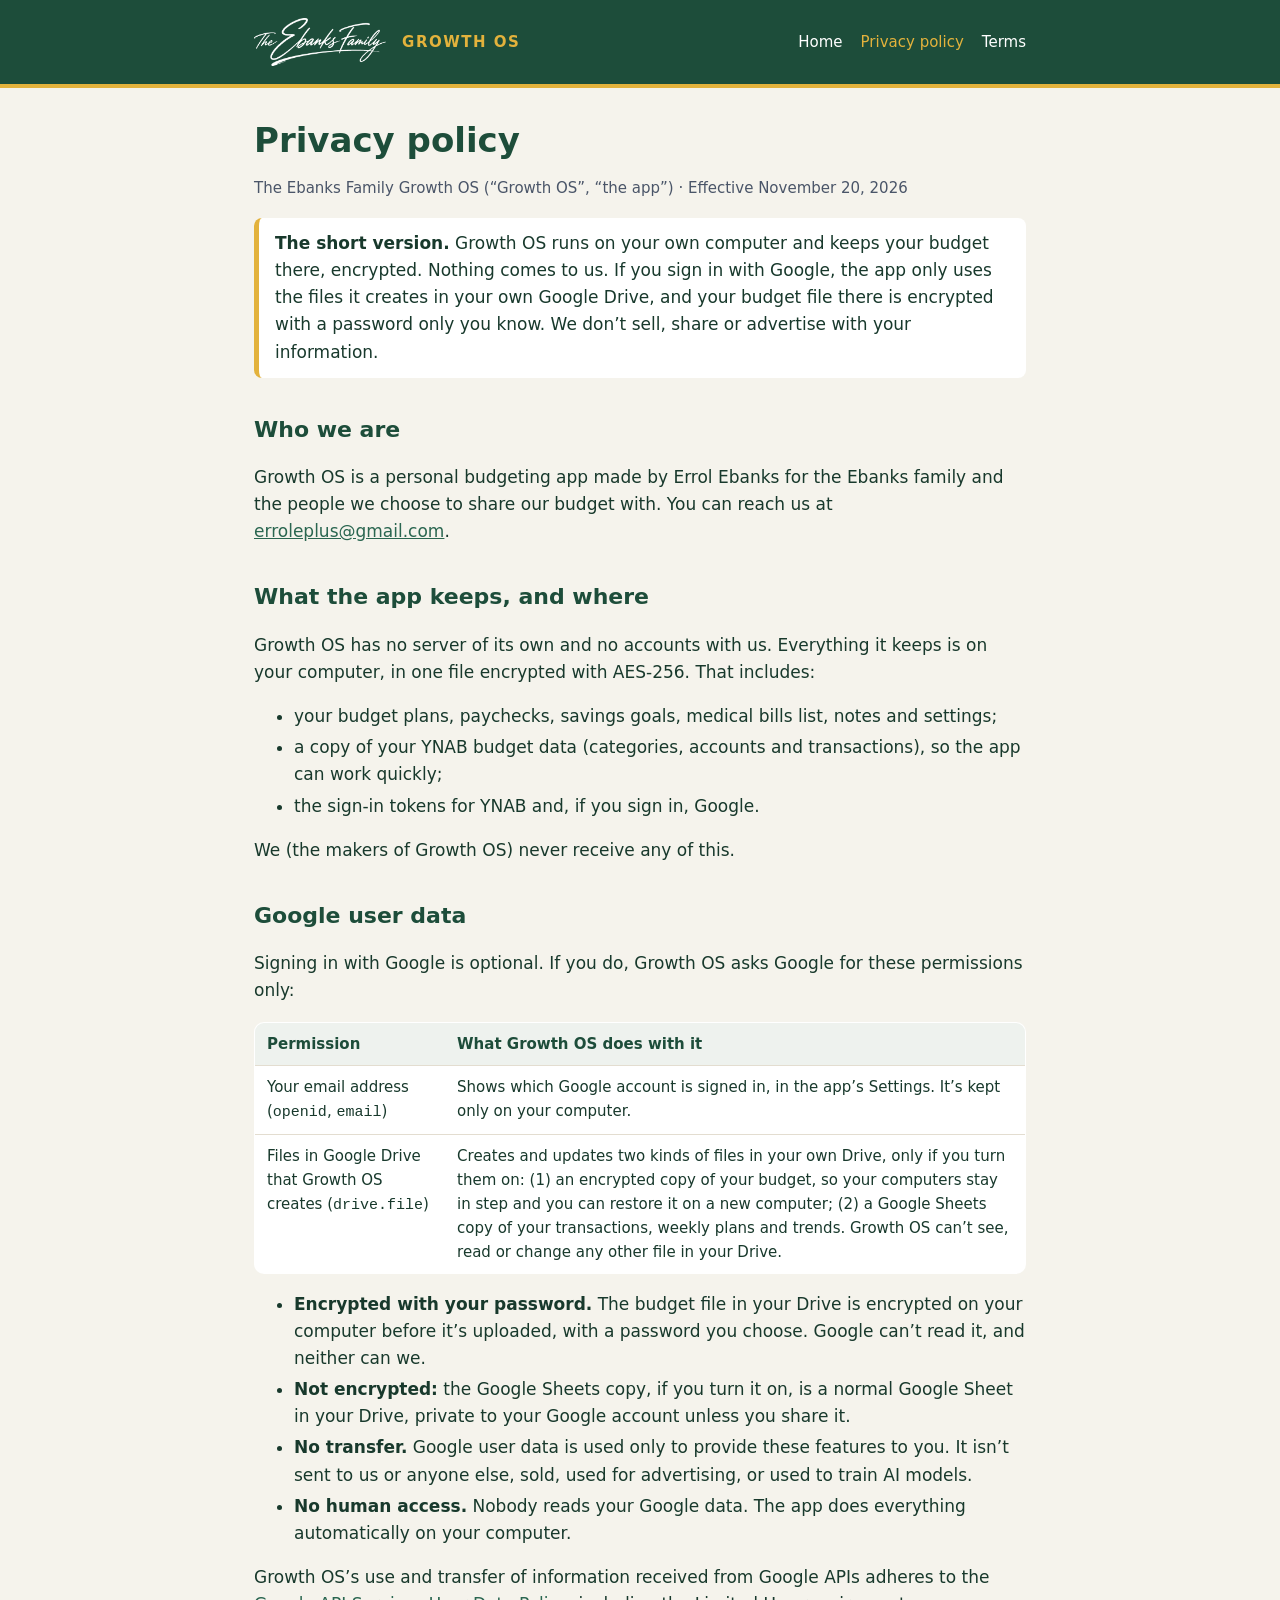
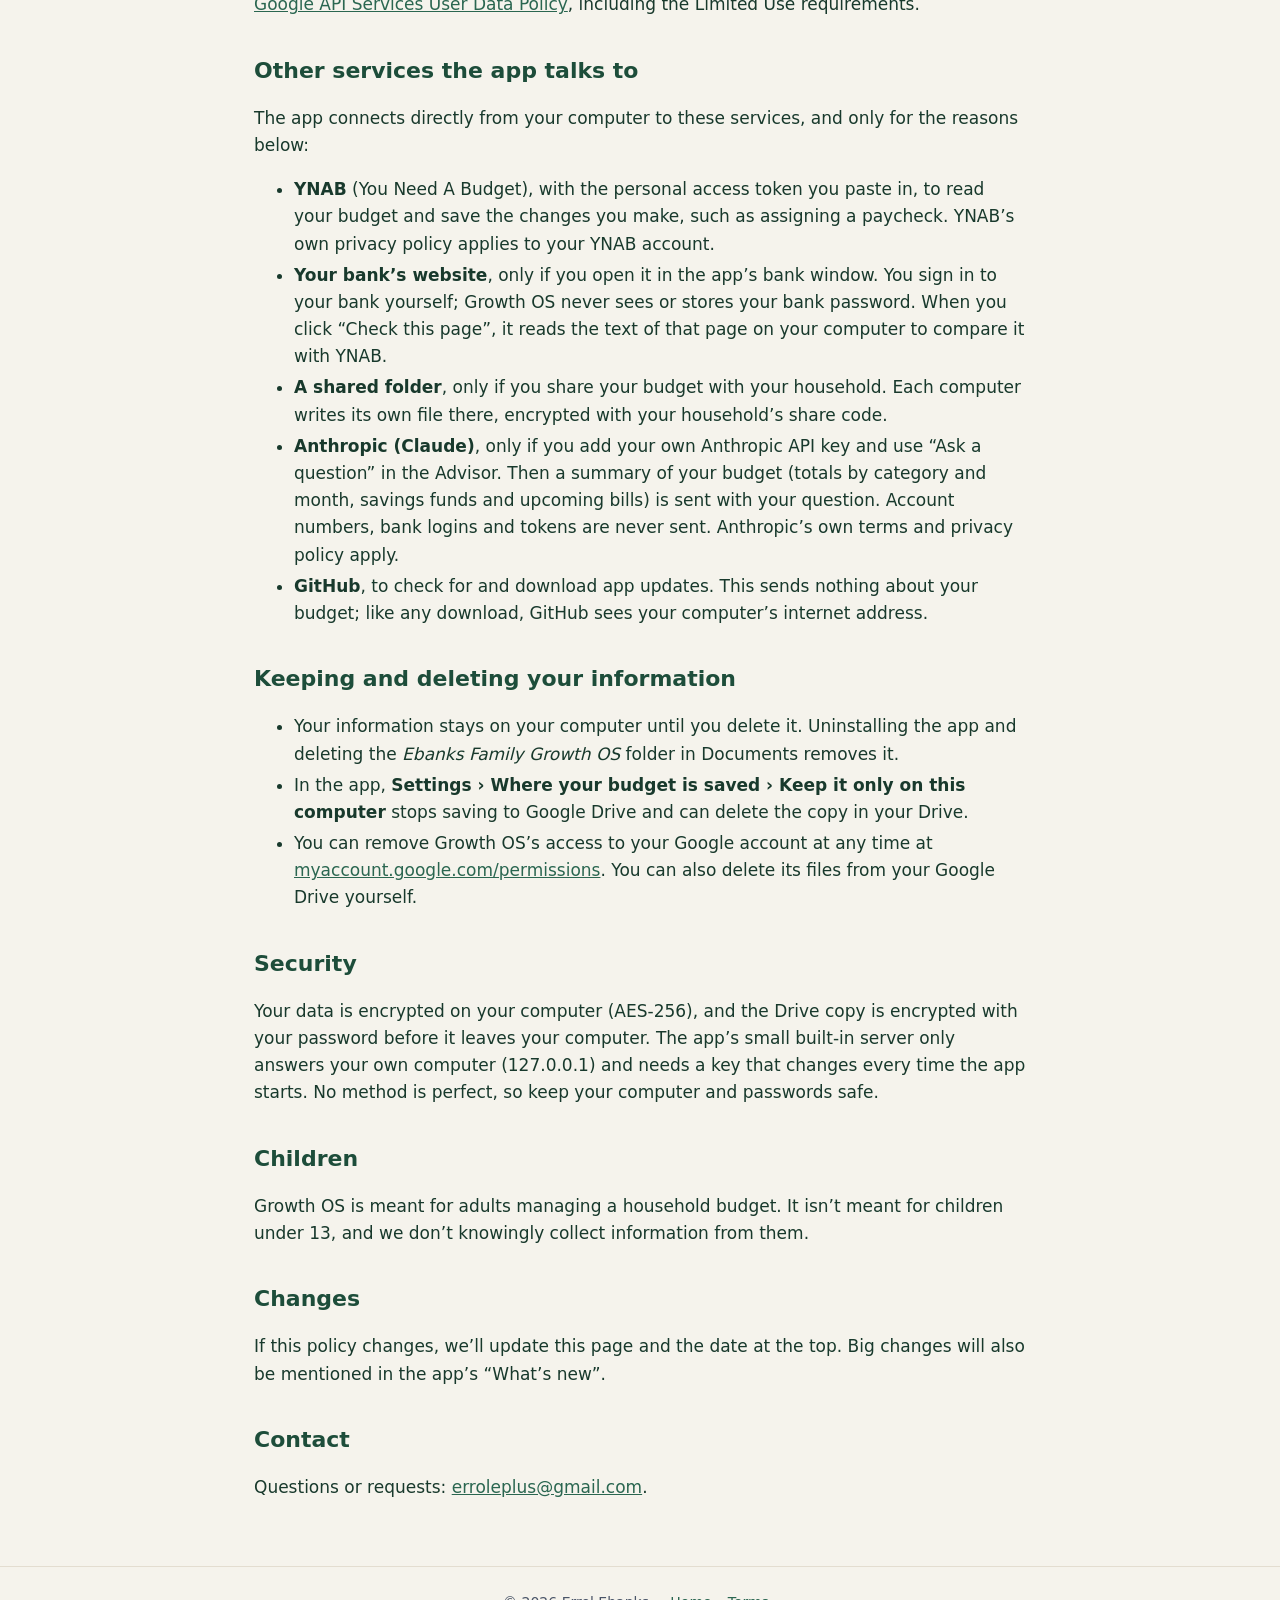
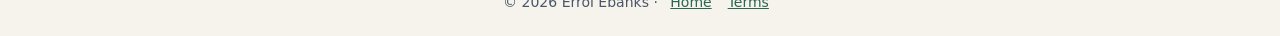
==== privacy.html @ a4d4c76c "Home page, privacy policy and terms for The Ebanks Family Growth OS Co-Authored-By: Claude Opus 5.5 " ====
<!DOCTYPE html>
<html lang="en">
<head>
<meta charset="utf-8">
<meta name="viewport" content="width=device-width, initial-scale=1">
<title>Privacy policy · The Ebanks Family Growth OS</title>
<link rel="stylesheet" href="style.css">
<link rel="icon" href="logo.png">
</head>
<body>
<header><div class="in"><img src="logo.png" alt="The Ebanks Family"><span class="name">Growth OS</span>
  <nav aria-label="Site"><a href="./">Home</a><a href="privacy.html" aria-current="page">Privacy policy</a><a href="terms.html">Terms</a></nav></div></header>
<main>
  <h1>Privacy policy</h1>
  <p class="meta">The Ebanks Family Growth OS (“Growth OS”, “the app”) · Effective November 20, 2026</p>

  <div class="note"><b>The short version.</b> Growth OS runs on your own computer and keeps your budget there, encrypted. Nothing comes to us. If you sign in with Google, the app only uses the files it creates in your own Google Drive, and your budget file there is encrypted with a password only you know. We don’t sell, share or advertise with your information.</div>

  <h2>Who we are</h2>
  <p>Growth OS is a personal budgeting app made by Errol Ebanks for the Ebanks family and the people we choose to share our budget with. You can reach us at <a href="mailto:erroleplus@gmail.com">erroleplus@gmail.com</a>.</p>

  <h2>What the app keeps, and where</h2>
  <p>Growth OS has no server of its own and no accounts with us. Everything it keeps is on your computer, in one file encrypted with AES-256. That includes:</p>
  <ul>
    <li>your budget plans, paychecks, savings goals, medical bills list, notes and settings;</li>
    <li>a copy of your YNAB budget data (categories, accounts and transactions), so the app can work quickly;</li>
    <li>the sign-in tokens for YNAB and, if you sign in, Google.</li>
  </ul>
  <p>We (the makers of Growth OS) never receive any of this.</p>

  <h2>Google user data</h2>
  <p>Signing in with Google is optional. If you do, Growth OS asks Google for these permissions only:</p>
  <table>
    <tr><th>Permission</th><th>What Growth OS does with it</th></tr>
    <tr><td>Your email address (<code>openid</code>, <code>email</code>)</td><td>Shows which Google account is signed in, in the app’s Settings. It’s kept only on your computer.</td></tr>
    <tr><td>Files in Google Drive that Growth OS creates (<code>drive.file</code>)</td><td>Creates and updates two kinds of files in your own Drive, only if you turn them on: (1) an encrypted copy of your budget, so your computers stay in step and you can restore it on a new computer; (2) a Google Sheets copy of your transactions, weekly plans and trends. Growth OS can’t see, read or change any other file in your Drive.</td></tr>
  </table>
  <ul>
    <li><b>Encrypted with your password.</b> The budget file in your Drive is encrypted on your computer before it’s uploaded, with a password you choose. Google can’t read it, and neither can we.</li>
    <li><b>Not encrypted:</b> the Google Sheets copy, if you turn it on, is a normal Google Sheet in your Drive, private to your Google account unless you share it.</li>
    <li><b>No transfer.</b> Google user data is used only to provide these features to you. It isn’t sent to us or anyone else, sold, used for advertising, or used to train AI models.</li>
    <li><b>No human access.</b> Nobody reads your Google data. The app does everything automatically on your computer.</li>
  </ul>
  <p>Growth OS’s use and transfer of information received from Google APIs adheres to the <a href="https://developers.google.com/terms/api-services-user-data-policy">Google API Services User Data Policy</a>, including the Limited Use requirements.</p>

  <h2>Other services the app talks to</h2>
  <p>The app connects directly from your computer to these services, and only for the reasons below:</p>
  <ul>
    <li><b>YNAB</b> (You Need A Budget), with the personal access token you paste in, to read your budget and save the changes you make, such as assigning a paycheck. YNAB’s own privacy policy applies to your YNAB account.</li>
    <li><b>Your bank’s website</b>, only if you open it in the app’s bank window. You sign in to your bank yourself; Growth OS never sees or stores your bank password. When you click “Check this page”, it reads the text of that page on your computer to compare it with YNAB.</li>
    <li><b>A shared folder</b>, only if you share your budget with your household. Each computer writes its own file there, encrypted with your household’s share code.</li>
    <li><b>Anthropic (Claude)</b>, only if you add your own Anthropic API key and use “Ask a question” in the Advisor. Then a summary of your budget (totals by category and month, savings funds and upcoming bills) is sent with your question. Account numbers, bank logins and tokens are never sent. Anthropic’s own terms and privacy policy apply.</li>
    <li><b>GitHub</b>, to check for and download app updates. This sends nothing about your budget; like any download, GitHub sees your computer’s internet address.</li>
  </ul>

  <h2>Keeping and deleting your information</h2>
  <ul>
    <li>Your information stays on your computer until you delete it. Uninstalling the app and deleting the <i>Ebanks Family Growth OS</i> folder in Documents removes it.</li>
    <li>In the app, <b>Settings › Where your budget is saved › Keep it only on this computer</b> stops saving to Google Drive and can delete the copy in your Drive.</li>
    <li>You can remove Growth OS’s access to your Google account at any time at <a href="https://myaccount.google.com/permissions">myaccount.google.com/permissions</a>. You can also delete its files from your Google Drive yourself.</li>
  </ul>

  <h2>Security</h2>
  <p>Your data is encrypted on your computer (AES-256), and the Drive copy is encrypted with your password before it leaves your computer. The app’s small built-in server only answers your own computer (127.0.0.1) and needs a key that changes every time the app starts. No method is perfect, so keep your computer and passwords safe.</p>

  <h2>Children</h2>
  <p>Growth OS is meant for adults managing a household budget. It isn’t meant for children under 13, and we don’t knowingly collect information from them.</p>

  <h2>Changes</h2>
  <p>If this policy changes, we’ll update this page and the date at the top. Big changes will also be mentioned in the app’s “What’s new”.</p>

  <h2>Contact</h2>
  <p>Questions or requests: <a href="mailto:erroleplus@gmail.com">erroleplus@gmail.com</a>.</p>
</main>
<footer>© 2026 Errol Ebanks · <a href="./">Home</a><a href="terms.html">Terms</a></footer>
</body>
</html>
---- style.css ----
:root { --green: #1d4d3a; --green-2: #2a6650; --gold: #e3b23c; --paper: #f5f3ec; --ink: #18392c; --ink-2: #4a5568; --line: #e3ddd0; }
* { box-sizing: border-box; }
body { margin: 0; font: 17px/1.6 system-ui, -apple-system, "Segoe UI", Roboto, sans-serif; color: var(--ink); background: var(--paper); }
header { background: var(--green); border-bottom: 4px solid var(--gold); color: #fff; }
header .in { max-width: 820px; margin: 0 auto; padding: 18px 24px; display: flex; align-items: center; gap: 16px; flex-wrap: wrap; }
header img { height: 48px; filter: invert(1); }
header .name { font-weight: 700; letter-spacing: 1.5px; text-transform: uppercase; color: var(--gold); font-size: 15px; }
header nav { margin-left: auto; display: flex; gap: 18px; }
header nav a { color: #fff; text-decoration: none; font-size: 15px; }
header nav a:hover, header nav a[aria-current] { color: var(--gold); }
main { max-width: 820px; margin: 0 auto; padding: 32px 24px 48px; }
h1 { font-size: 34px; line-height: 1.2; margin: 0 0 8px; color: var(--green); }
h2 { font-size: 22px; margin: 34px 0 8px; color: var(--green); }
h3 { font-size: 18px; margin: 22px 0 4px; }
.lede { font-size: 20px; color: var(--ink-2); margin: 0 0 24px; }
.cards { display: grid; grid-template-columns: repeat(auto-fit, minmax(230px, 1fr)); gap: 14px; margin: 18px 0; }
.card { background: #fff; border: 1px solid var(--line); border-radius: 12px; padding: 16px 18px; }
.card b { display: block; color: var(--green); margin-bottom: 4px; }
.card p { margin: 0; font-size: 15px; color: var(--ink-2); }
.note { background: #fff; border-left: 5px solid var(--gold); border-radius: 8px; padding: 12px 16px; margin: 18px 0; }
.meta { color: var(--ink-2); font-size: 15px; }
a { color: var(--green-2); }
li { margin: 4px 0; }
table { border-collapse: collapse; width: 100%; background: #fff; border: 1px solid var(--line); border-radius: 10px; overflow: hidden; margin: 12px 0; font-size: 15px; }
th, td { text-align: left; padding: 9px 12px; border-bottom: 1px solid var(--line); vertical-align: top; }
th { background: #eef2ee; color: var(--green); }
footer { text-align: center; color: var(--ink-2); font-size: 14px; padding: 24px; border-top: 1px solid var(--line); }
footer a { margin: 0 8px; }
@media (max-width: 600px) { h1 { font-size: 28px; } header nav { margin-left: 0; } }
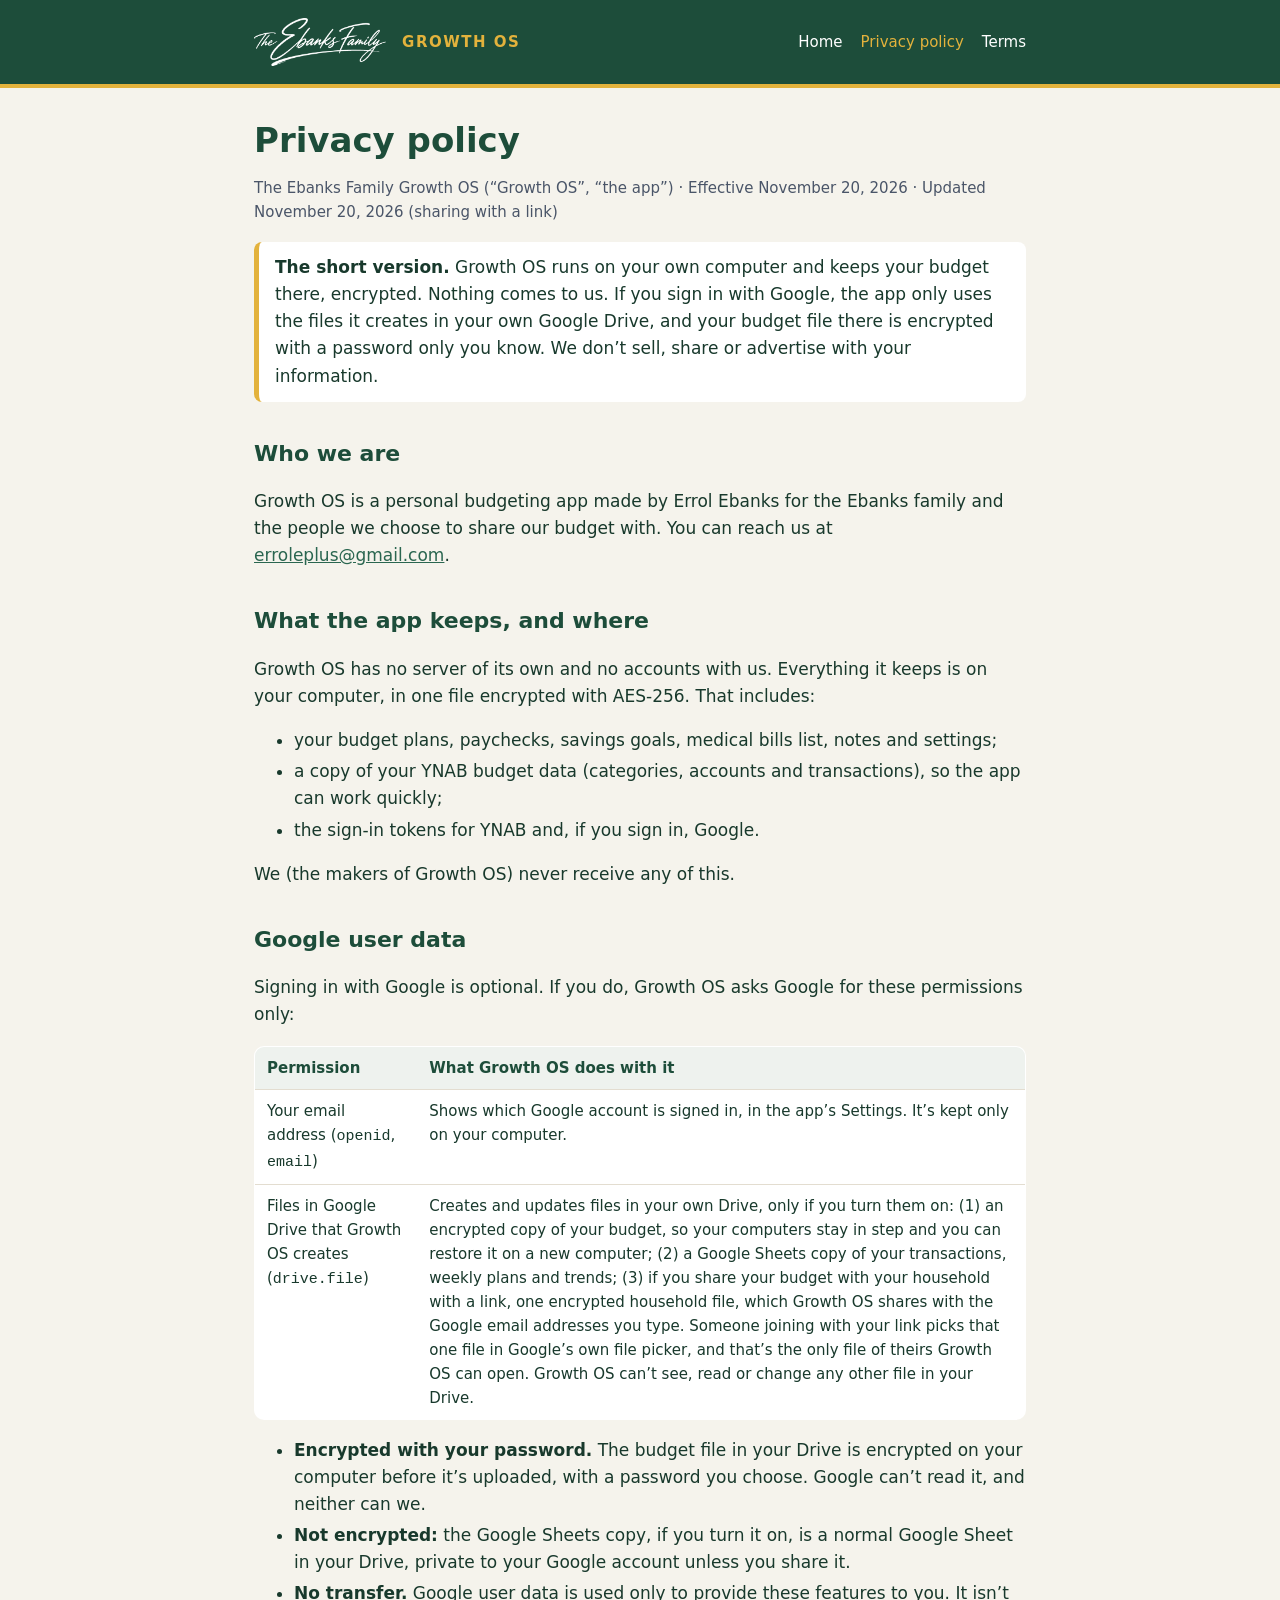
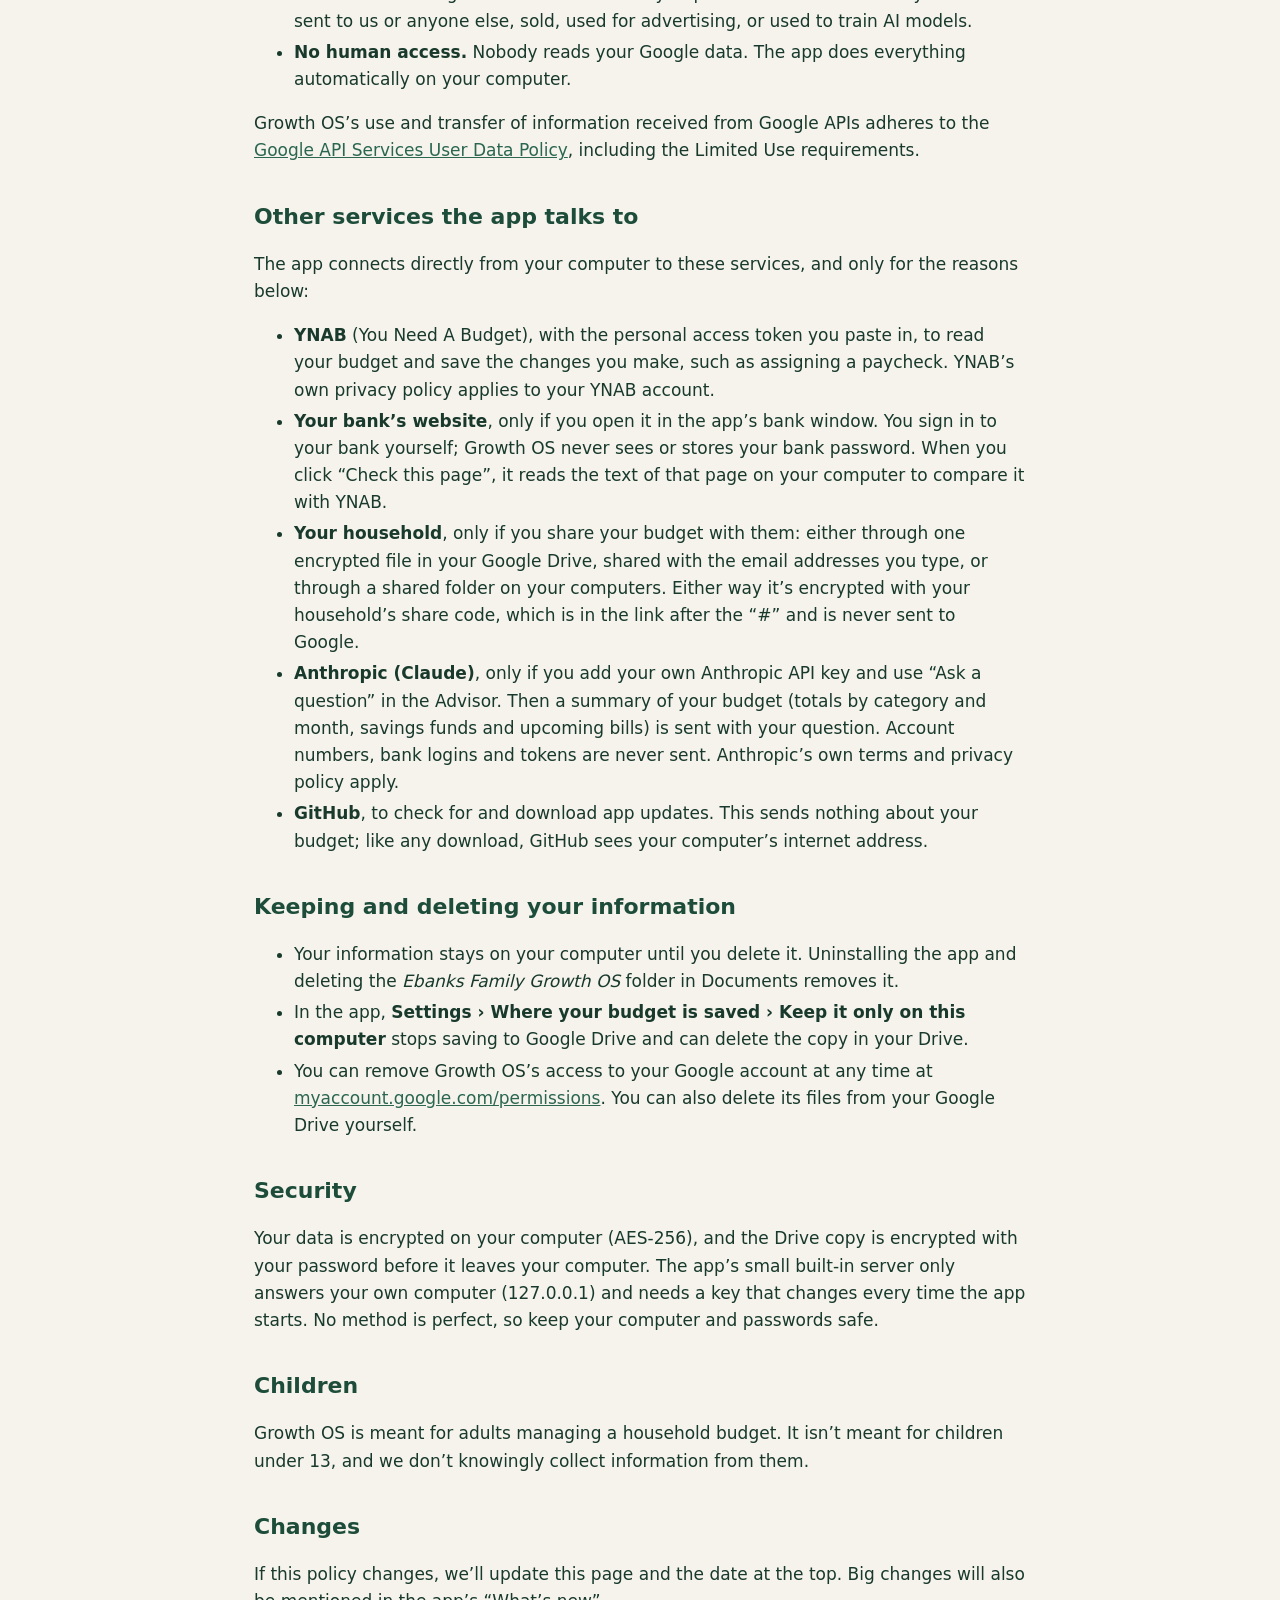
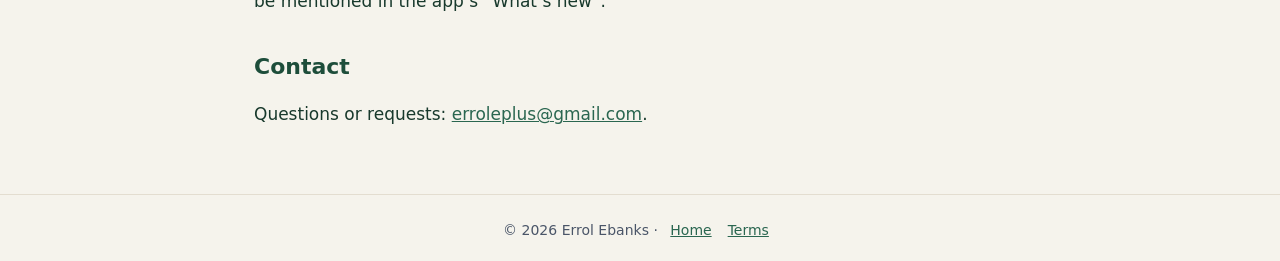
==== commit c65b897e: "Privacy policy: household sharing with a link Co-Authored-By: Claude Opus 5.5 <noreply@anthropic.com" ====
--- a/privacy.html
+++ b/privacy.html
@@ -12,7 +12,7 @@
   <nav aria-label="Site"><a href="./">Home</a><a href="privacy.html" aria-current="page">Privacy policy</a><a href="terms.html">Terms</a></nav></div></header>
 <main>
   <h1>Privacy policy</h1>
-  <p class="meta">The Ebanks Family Growth OS (“Growth OS”, “the app”) · Effective November 20, 2026</p>
+  <p class="meta">The Ebanks Family Growth OS (“Growth OS”, “the app”) · Effective November 20, 2026 · Updated November 20, 2026 (sharing with a link)</p>
 
   <div class="note"><b>The short version.</b> Growth OS runs on your own computer and keeps your budget there, encrypted. Nothing comes to us. If you sign in with Google, the app only uses the files it creates in your own Google Drive, and your budget file there is encrypted with a password only you know. We don’t sell, share or advertise with your information.</div>
 
@@ -33,7 +33,7 @@
   <table>
     <tr><th>Permission</th><th>What Growth OS does with it</th></tr>
     <tr><td>Your email address (<code>openid</code>, <code>email</code>)</td><td>Shows which Google account is signed in, in the app’s Settings. It’s kept only on your computer.</td></tr>
-    <tr><td>Files in Google Drive that Growth OS creates (<code>drive.file</code>)</td><td>Creates and updates two kinds of files in your own Drive, only if you turn them on: (1) an encrypted copy of your budget, so your computers stay in step and you can restore it on a new computer; (2) a Google Sheets copy of your transactions, weekly plans and trends. Growth OS can’t see, read or change any other file in your Drive.</td></tr>
+    <tr><td>Files in Google Drive that Growth OS creates (<code>drive.file</code>)</td><td>Creates and updates files in your own Drive, only if you turn them on: (1) an encrypted copy of your budget, so your computers stay in step and you can restore it on a new computer; (2) a Google Sheets copy of your transactions, weekly plans and trends; (3) if you share your budget with your household with a link, one encrypted household file, which Growth OS shares with the Google email addresses you type. Someone joining with your link picks that one file in Google’s own file picker, and that’s the only file of theirs Growth OS can open. Growth OS can’t see, read or change any other file in your Drive.</td></tr>
   </table>
   <ul>
     <li><b>Encrypted with your password.</b> The budget file in your Drive is encrypted on your computer before it’s uploaded, with a password you choose. Google can’t read it, and neither can we.</li>
@@ -48,7 +48,7 @@
   <ul>
     <li><b>YNAB</b> (You Need A Budget), with the personal access token you paste in, to read your budget and save the changes you make, such as assigning a paycheck. YNAB’s own privacy policy applies to your YNAB account.</li>
     <li><b>Your bank’s website</b>, only if you open it in the app’s bank window. You sign in to your bank yourself; Growth OS never sees or stores your bank password. When you click “Check this page”, it reads the text of that page on your computer to compare it with YNAB.</li>
-    <li><b>A shared folder</b>, only if you share your budget with your household. Each computer writes its own file there, encrypted with your household’s share code.</li>
+    <li><b>Your household</b>, only if you share your budget with them: either through one encrypted file in your Google Drive, shared with the email addresses you type, or through a shared folder on your computers. Either way it’s encrypted with your household’s share code, which is in the link after the “#” and is never sent to Google.</li>
     <li><b>Anthropic (Claude)</b>, only if you add your own Anthropic API key and use “Ask a question” in the Advisor. Then a summary of your budget (totals by category and month, savings funds and upcoming bills) is sent with your question. Account numbers, bank logins and tokens are never sent. Anthropic’s own terms and privacy policy apply.</li>
     <li><b>GitHub</b>, to check for and download app updates. This sends nothing about your budget; like any download, GitHub sees your computer’s internet address.</li>
   </ul>
